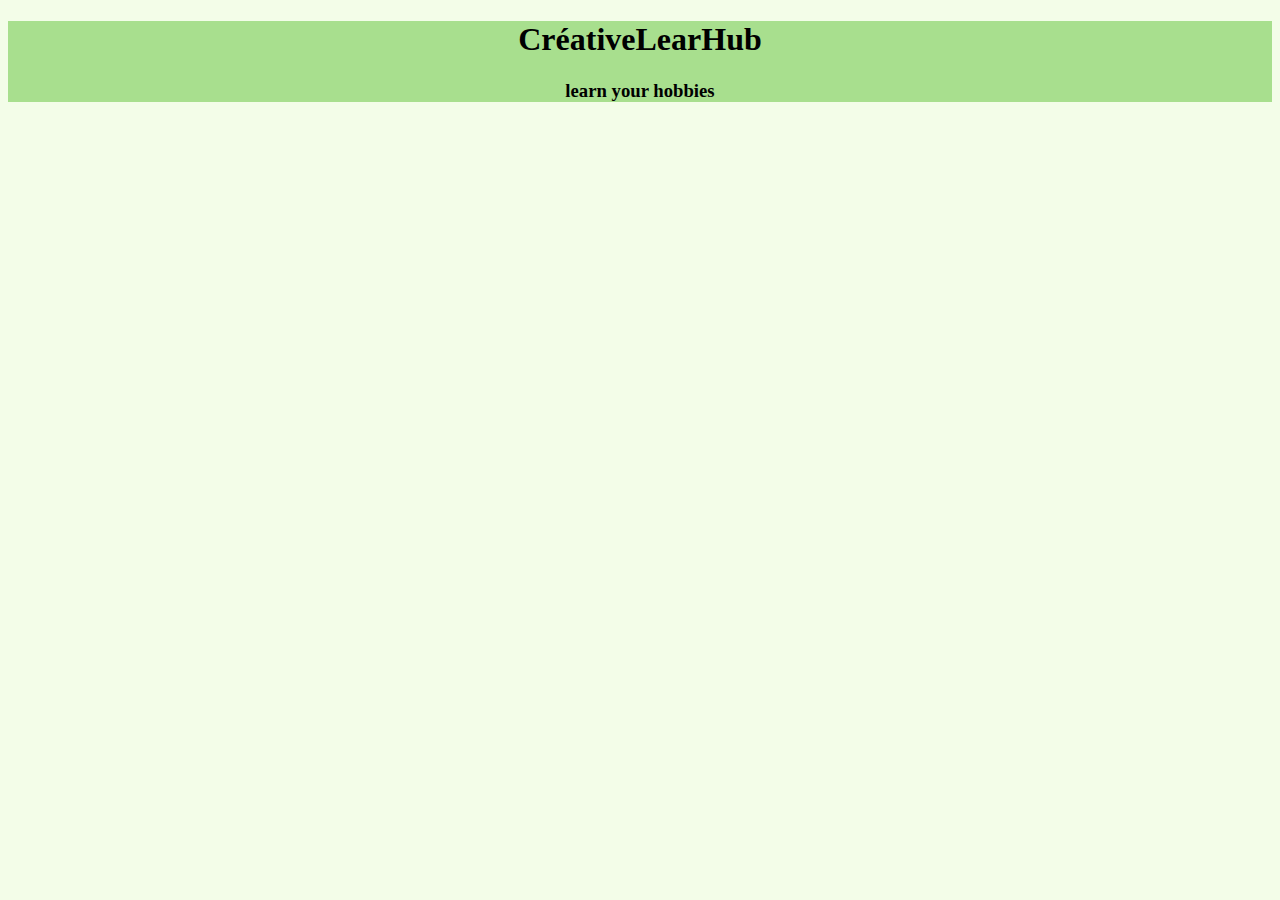
==== index.html @ 2c1c4501 "1er rendu" ====
<!DOCTYPE html>
<html lang="fr">
<head>
    <link rel="stylesheet" type="text/css" href="style.css">
    <title>CréativeLearHub</title>
</head>
<body>
    <div class="top">
        <h1>CréativeLearHub</h1>
        <h3>learn your hobbies</h3>
    </div>
</body>
</html>
---- style.css ----
body {
    background-color: #F3FDE8;
}

.top {
    background-color: #A8DF8E;
    text-align: center;
}
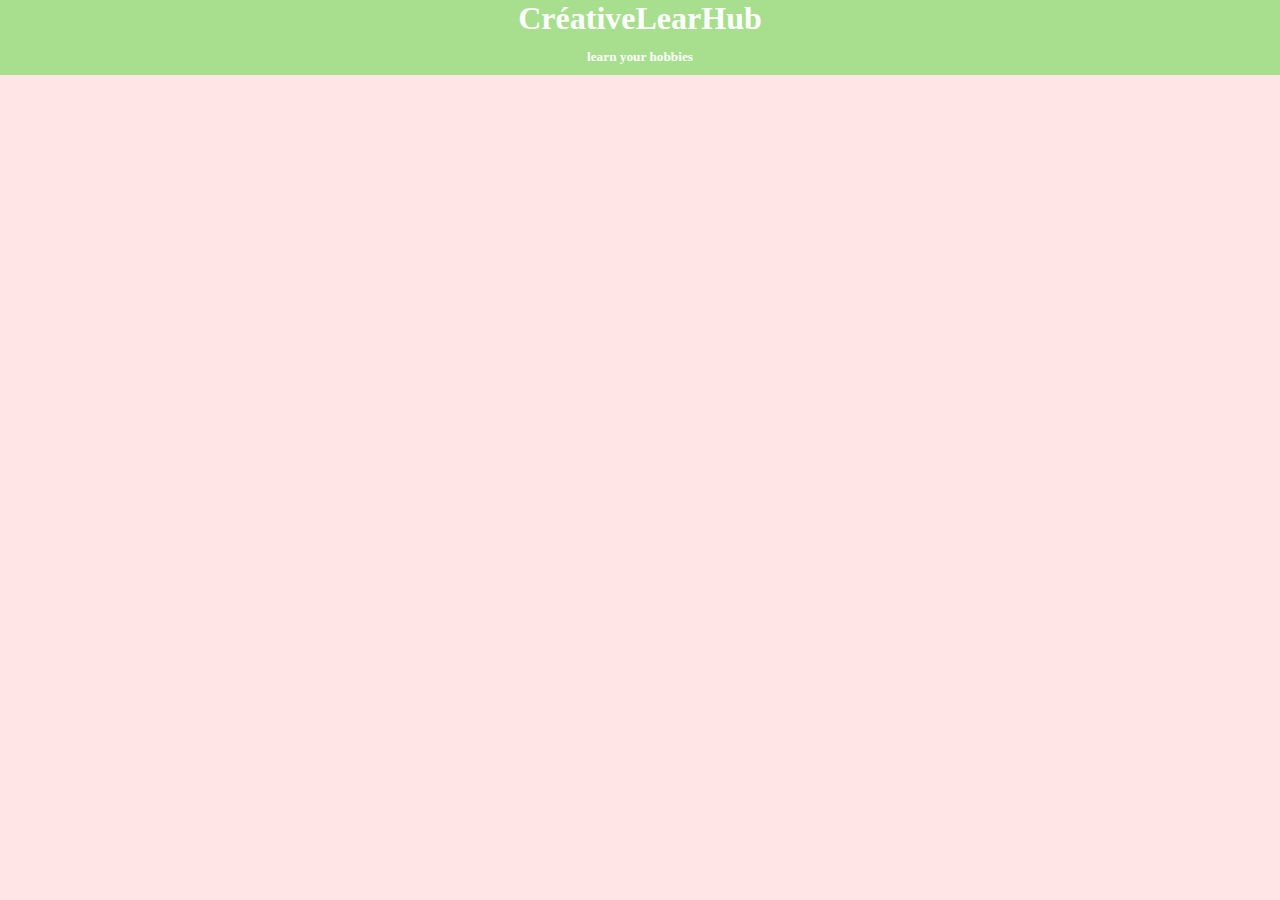
==== commit 291d4892: "changement margin 3" ====
--- a/index.html
+++ b/index.html
@@ -7,7 +7,7 @@
 <body>
     <div class="top">
         <h1>CréativeLearHub</h1>
-        <h3>learn your hobbies</h3>
+        <h5>learn your hobbies</h5>
     </div>
 </body>
 </html>--- a/style.css
+++ b/style.css
@@ -1,8 +1,21 @@
 body {
-    background-color: #F3FDE8;
+    background-color: #FFE5E5;
+    margin: 0;
 }
 
 .top {
     background-color: #A8DF8E;
     text-align: center;
+    color: white;
+}
+
+h1 {
+    margin-top: 0;
+    margin: 0;
+    padding-bottom: 10px;
+}
+
+h5 {
+    margin: 2px 0 0 0;
+    padding-bottom: 10px ;
 }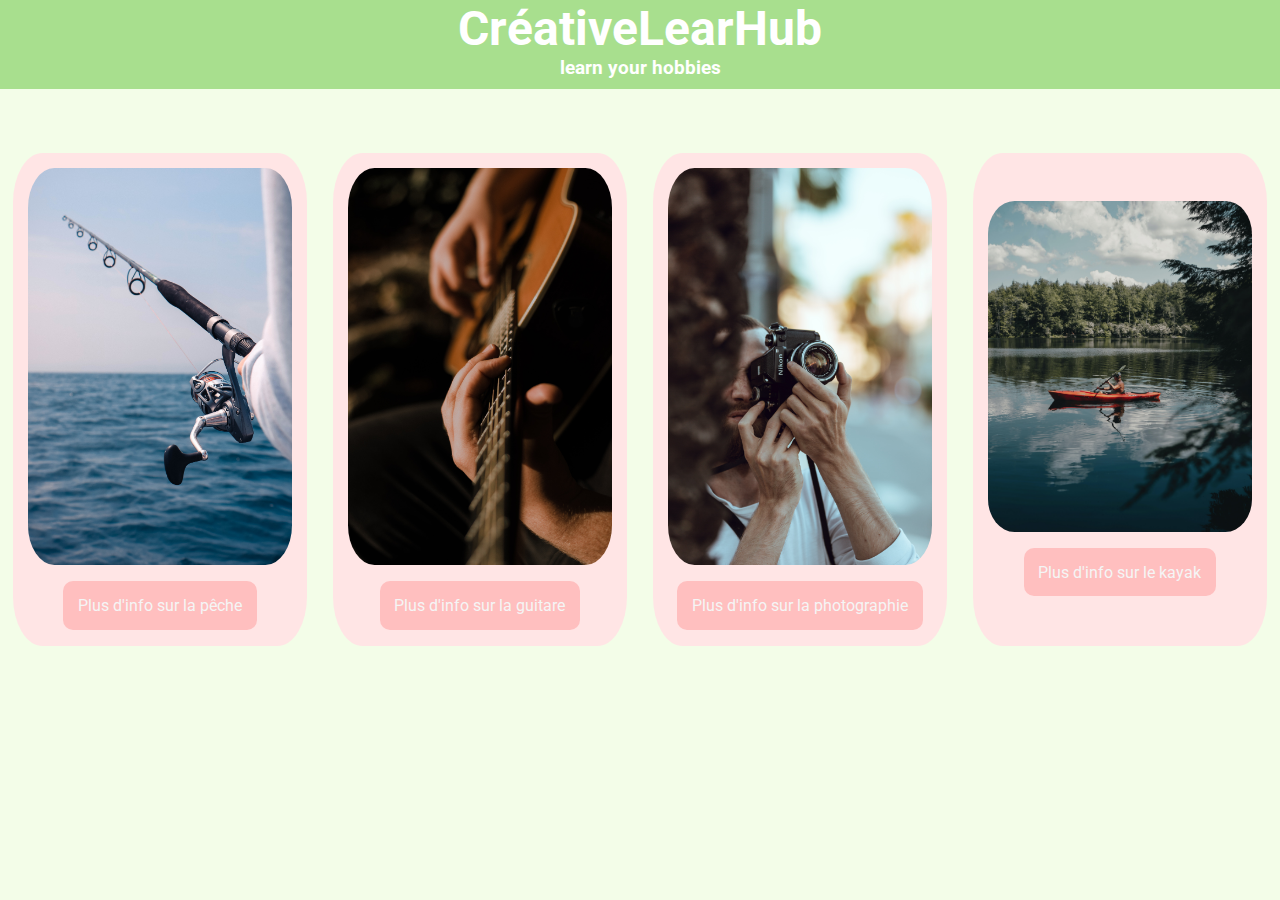
==== commit 5103691a: "test utile" ====
--- a/index.html
+++ b/index.html
@@ -7,7 +7,33 @@
 <body>
     <div class="top">
         <h1>CréativeLearHub</h1>
-        <h5>learn your hobbies</h5>
+        <h3>learn your hobbies</h3>
+    </div>
+    <div class="allHobbies">
+        <div class="hobbies">
+            <a href="lien pêche"  style="text-decoration: none;">
+                <img src="./img/peche.jpg" alt="illustration pêche">
+                <p>Plus d'info sur la pêche</p>
+            </a>
+        </div>
+        <div class="hobbies">
+            <a href="lien guitare"  style="text-decoration: none;">
+                <img src="./img/guitare.jpg" alt="illustration guitare">
+                <p>Plus d'info sur la guitare</p>
+            </a>
+        </div>
+        <div class="hobbies">
+            <a href="lien photo"  style="text-decoration: none;">
+                <img src="./img/photographie.jpg" alt="illustration photographie">
+                <p>Plus d'info sur la photographie</p>
+            </a>
+        </div>
+        <div class="hobbies">
+            <a href="lien photo"  style="text-decoration: none;">
+                <img src="./img/kayak.jpg" alt="illustration kayak">
+                <p>Plus d'info sur le kayak</p>
+            </a>
+        </div>
     </div>
 </body>
 </html>--- a/style.css
+++ b/style.css
@@ -1,21 +1,68 @@
+@import url('https://fonts.googleapis.com/css2?family=Roboto&display=swap');
+
 body {
-    background-color: #FFE5E5;
+    background-color: #F3FDE8;
     margin: 0;
+    display: flex;
+    flex-direction: column;
 }
 
 .top {
+    font-family: 'Roboto', sans-serif;
     background-color: #A8DF8E;
     text-align: center;
     color: white;
+    display: flex;
+    flex-direction: column;
 }
 
 h1 {
-    margin-top: 0;
+    font-family: 'Roboto', sans-serif;
+    font-size: 300%;
     margin: 0;
-    padding-bottom: 10px;
+    padding: 0;
 }
 
-h5 {
-    margin: 2px 0 0 0;
-    padding-bottom: 10px ;
+h3 {
+    margin: 0;
+    padding: 0 0 10px 0 ;
+}
+
+.allHobbies {
+    width: 100%;
+    height: 100%;
+    display: flex;
+    flex-wrap: wrap;
+    justify-content: space-around;
+}
+
+.hobbies{
+    display: flex;
+    justify-content: center;
+    align-items: center;
+    border-radius: 10%;
+    background-color: #FFE5E5;
+    margin: 5% 0;
+    width: 23%;
+}
+
+a {
+    display: flex;
+    flex-direction: column;
+    justify-content: center;
+    align-items: center;
+}
+
+img {
+    margin-top: 5%;
+    border-radius: 10%;
+    width: 90%;
+}
+
+p {
+    font-family: 'Roboto', sans-serif;
+    color: whitesmoke;
+    background-color: #FFBFBF;
+    padding: 5%;
+    border-radius: 10px;
 }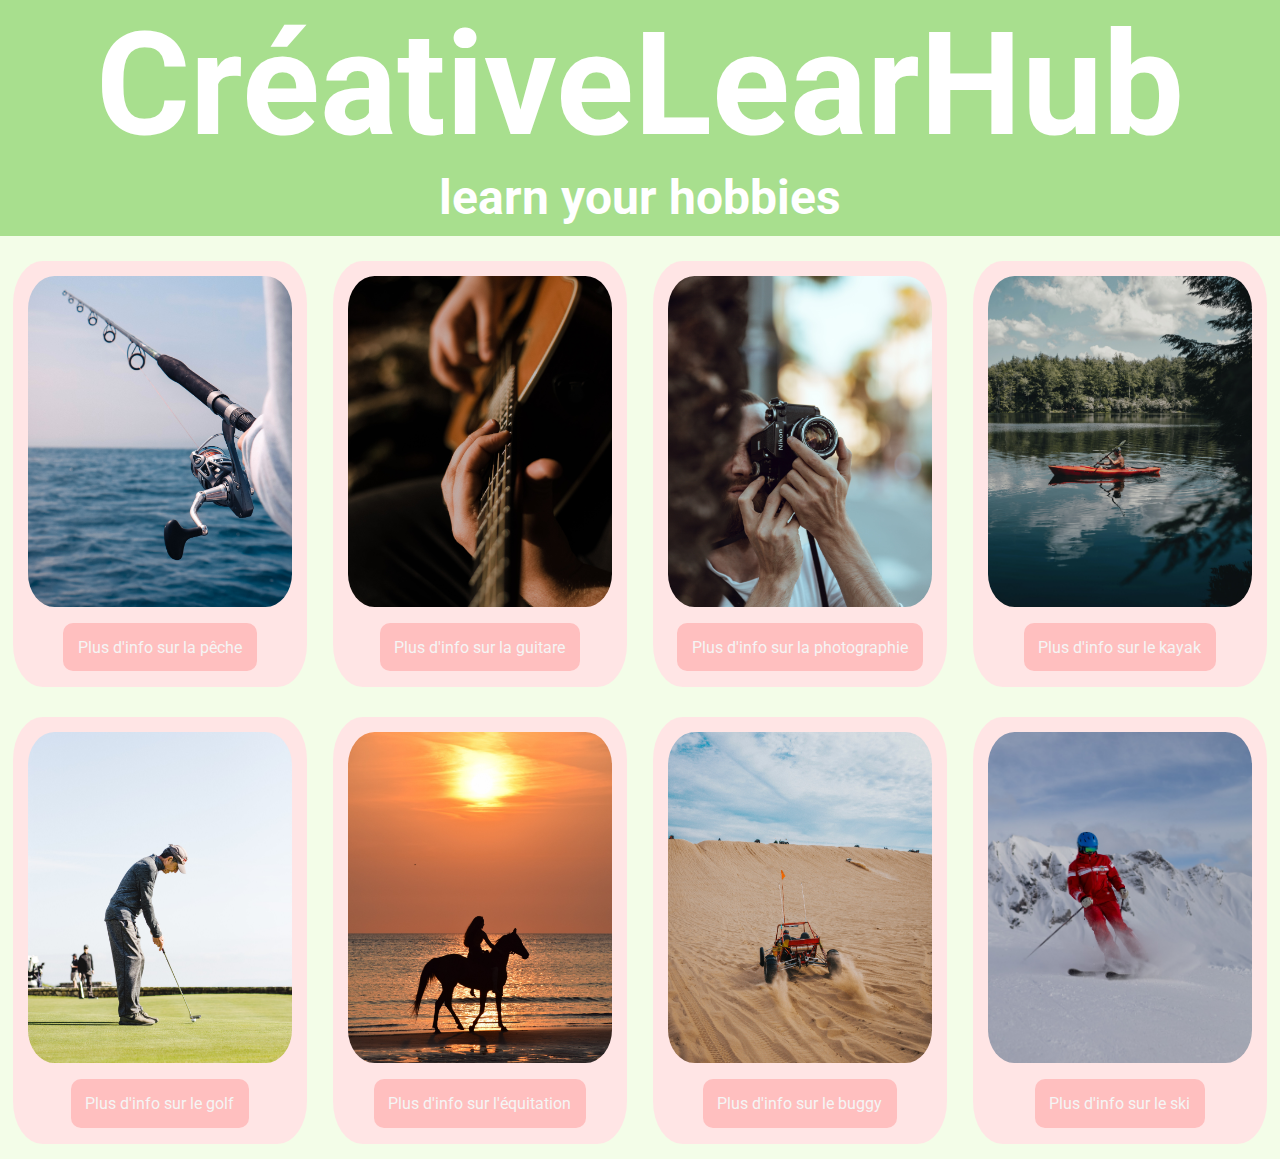
==== commit 6e06de98: "ajout 8 hobbies" ====
--- a/index.html
+++ b/index.html
@@ -34,6 +34,30 @@
                 <p>Plus d'info sur le kayak</p>
             </a>
         </div>
+        <div class="hobbies">
+            <a href="lien pêche"  style="text-decoration: none;">
+                <img src="./img/golf.jpg" alt="illustration golf">
+                <p>Plus d'info sur le golf</p>
+            </a>
+        </div>
+        <div class="hobbies">
+            <a href="lien cheval"  style="text-decoration: none;">
+                <img src="./img/cheval.jpg" alt="illustration équitation">
+                <p>Plus d'info sur l'équitation</p>
+            </a>
+        </div>
+        <div class="hobbies">
+            <a href="lien photo"  style="text-decoration: none;">
+                <img src="./img/buggy.jpg" alt="illustration buggy">
+                <p>Plus d'info sur le buggy</p>
+            </a>
+        </div>
+        <div class="hobbies">
+            <a href="lien photo"  style="text-decoration: none;">
+                <img src="./img/ski.jpg" alt="illustration ski">
+                <p>Plus d'info sur le ski</p>
+            </a>
+        </div>
     </div>
 </body>
 </html>--- a/style.css
+++ b/style.css
@@ -14,16 +14,18 @@
     color: white;
     display: flex;
     flex-direction: column;
+    margin-bottom: 10px;
 }
 
 h1 {
     font-family: 'Roboto', sans-serif;
-    font-size: 300%;
+    font-size: 900%;
     margin: 0;
     padding: 0;
 }
 
 h3 {
+    font-size: 300%;
     margin: 0;
     padding: 0 0 10px 0 ;
 }
@@ -42,7 +44,7 @@
     align-items: center;
     border-radius: 10%;
     background-color: #FFE5E5;
-    margin: 5% 0;
+    margin: 15px 0;
     width: 23%;
 }
 
@@ -54,6 +56,7 @@
 }
 
 img {
+    display: flex;
     margin-top: 5%;
     border-radius: 10%;
     width: 90%;
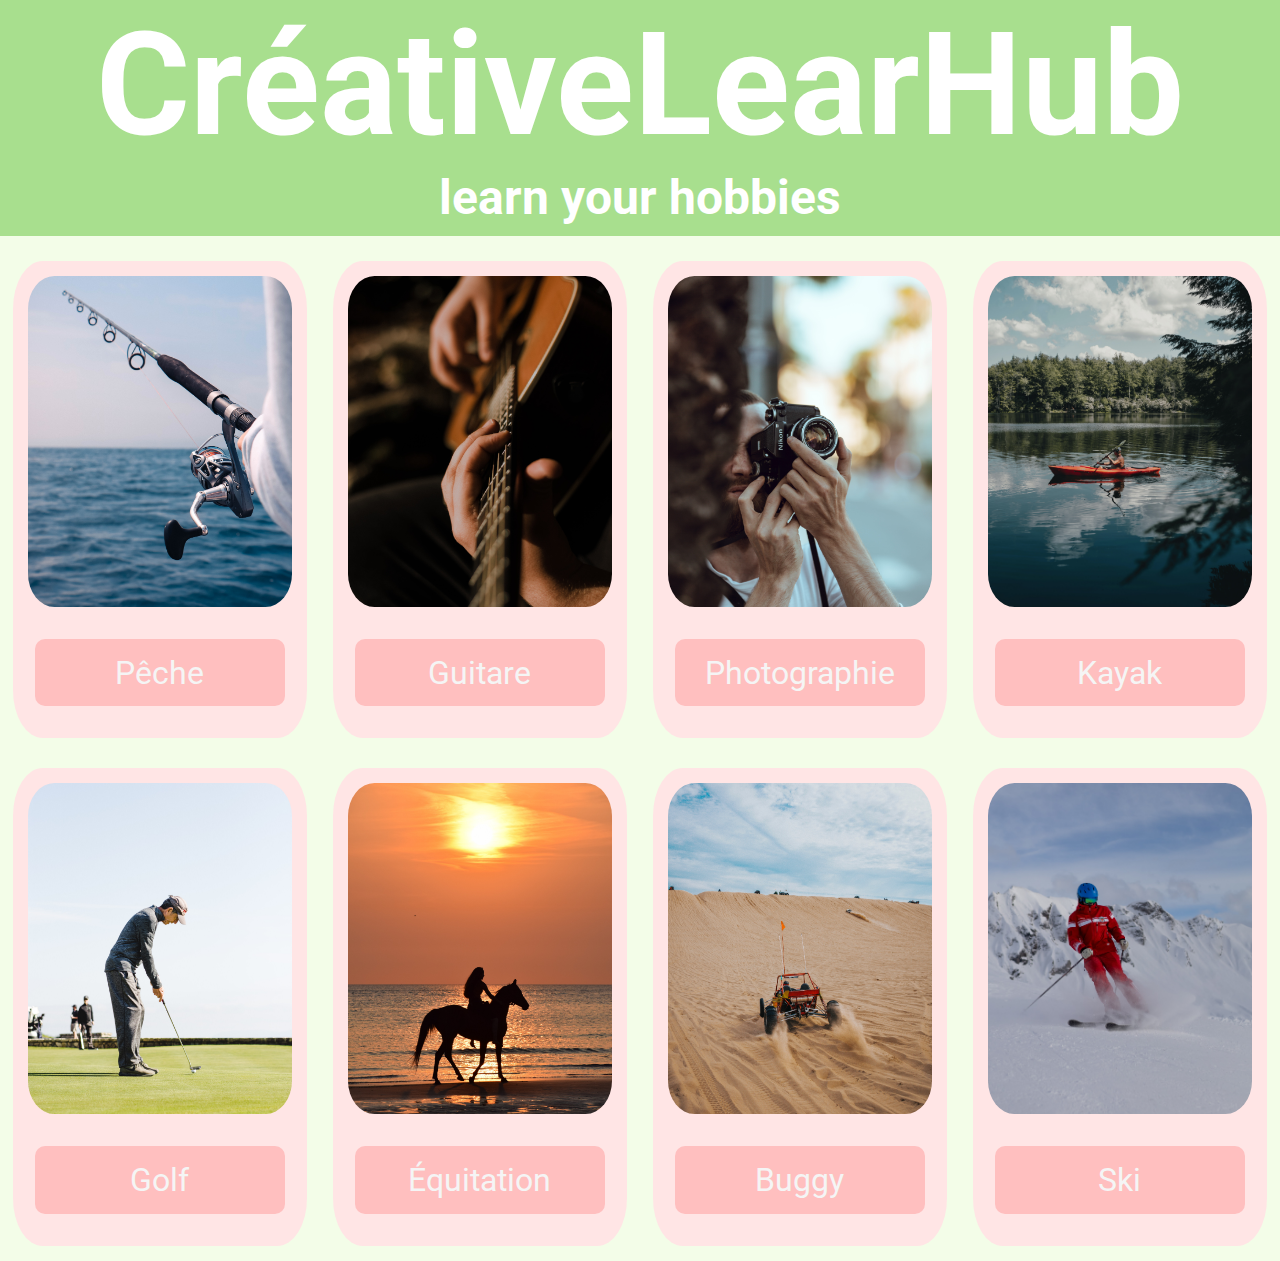
==== commit 86714cc4: "changement texte" ====
--- a/index.html
+++ b/index.html
@@ -13,49 +13,49 @@
         <div class="hobbies">
             <a href="lien pêche"  style="text-decoration: none;">
                 <img src="./img/peche.jpg" alt="illustration pêche">
-                <p>Plus d'info sur la pêche</p>
+                <p>Pêche</p>
             </a>
         </div>
         <div class="hobbies">
             <a href="lien guitare"  style="text-decoration: none;">
                 <img src="./img/guitare.jpg" alt="illustration guitare">
-                <p>Plus d'info sur la guitare</p>
+                <p>Guitare</p>
             </a>
         </div>
         <div class="hobbies">
             <a href="lien photo"  style="text-decoration: none;">
                 <img src="./img/photographie.jpg" alt="illustration photographie">
-                <p>Plus d'info sur la photographie</p>
+                <p>Photographie</p>
             </a>
         </div>
         <div class="hobbies">
             <a href="lien photo"  style="text-decoration: none;">
                 <img src="./img/kayak.jpg" alt="illustration kayak">
-                <p>Plus d'info sur le kayak</p>
+                <p>Kayak</p>
             </a>
         </div>
         <div class="hobbies">
             <a href="lien pêche"  style="text-decoration: none;">
                 <img src="./img/golf.jpg" alt="illustration golf">
-                <p>Plus d'info sur le golf</p>
+                <p>Golf</p>
             </a>
         </div>
         <div class="hobbies">
             <a href="lien cheval"  style="text-decoration: none;">
                 <img src="./img/cheval.jpg" alt="illustration équitation">
-                <p>Plus d'info sur l'équitation</p>
+                <p>Équitation</p>
             </a>
         </div>
         <div class="hobbies">
             <a href="lien photo"  style="text-decoration: none;">
                 <img src="./img/buggy.jpg" alt="illustration buggy">
-                <p>Plus d'info sur le buggy</p>
+                <p>Buggy</p>
             </a>
         </div>
         <div class="hobbies">
             <a href="lien photo"  style="text-decoration: none;">
                 <img src="./img/ski.jpg" alt="illustration ski">
-                <p>Plus d'info sur le ski</p>
+                <p>Ski</p>
             </a>
         </div>
     </div>
--- a/style.css
+++ b/style.css
@@ -62,7 +62,10 @@
     width: 90%;
 }
 
-p {
+.hobbies a p {
+    text-align: center;
+    width: 75%;
+    font-size: 200%;
     font-family: 'Roboto', sans-serif;
     color: whitesmoke;
     background-color: #FFBFBF;
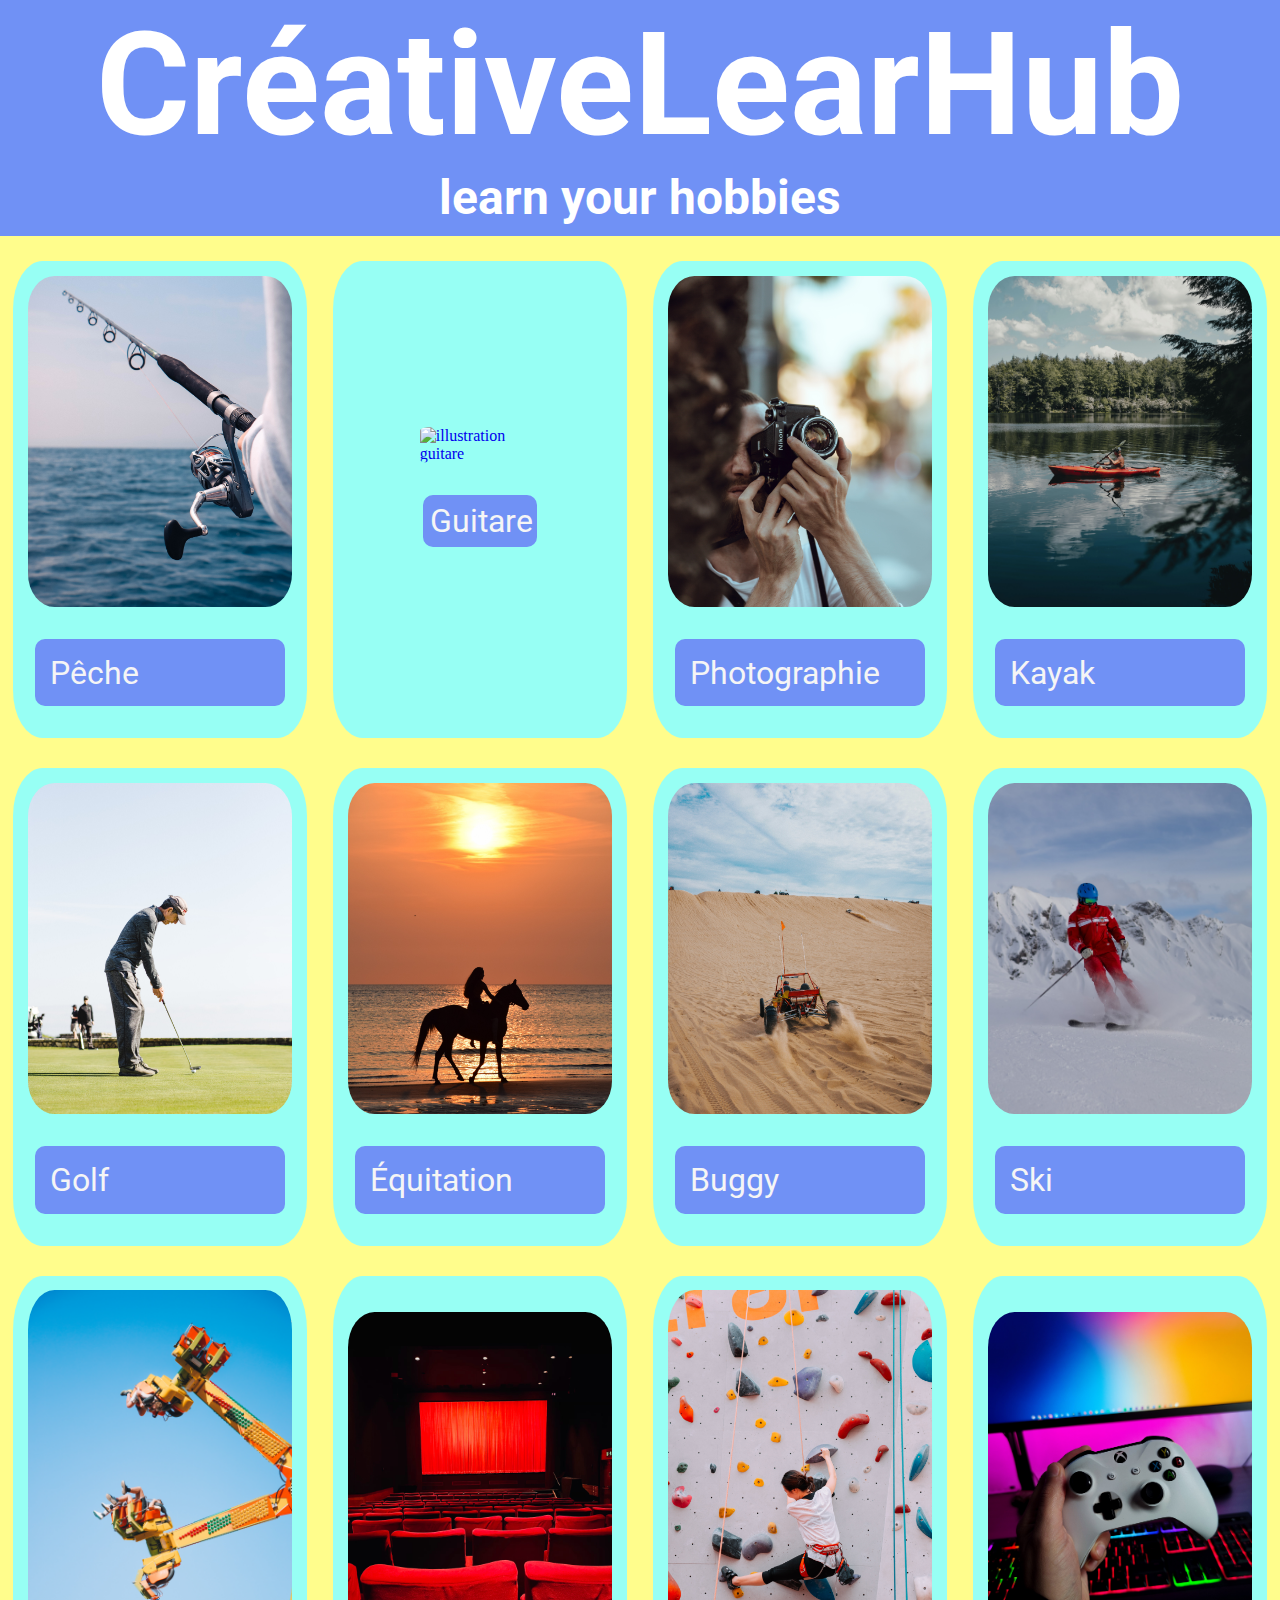
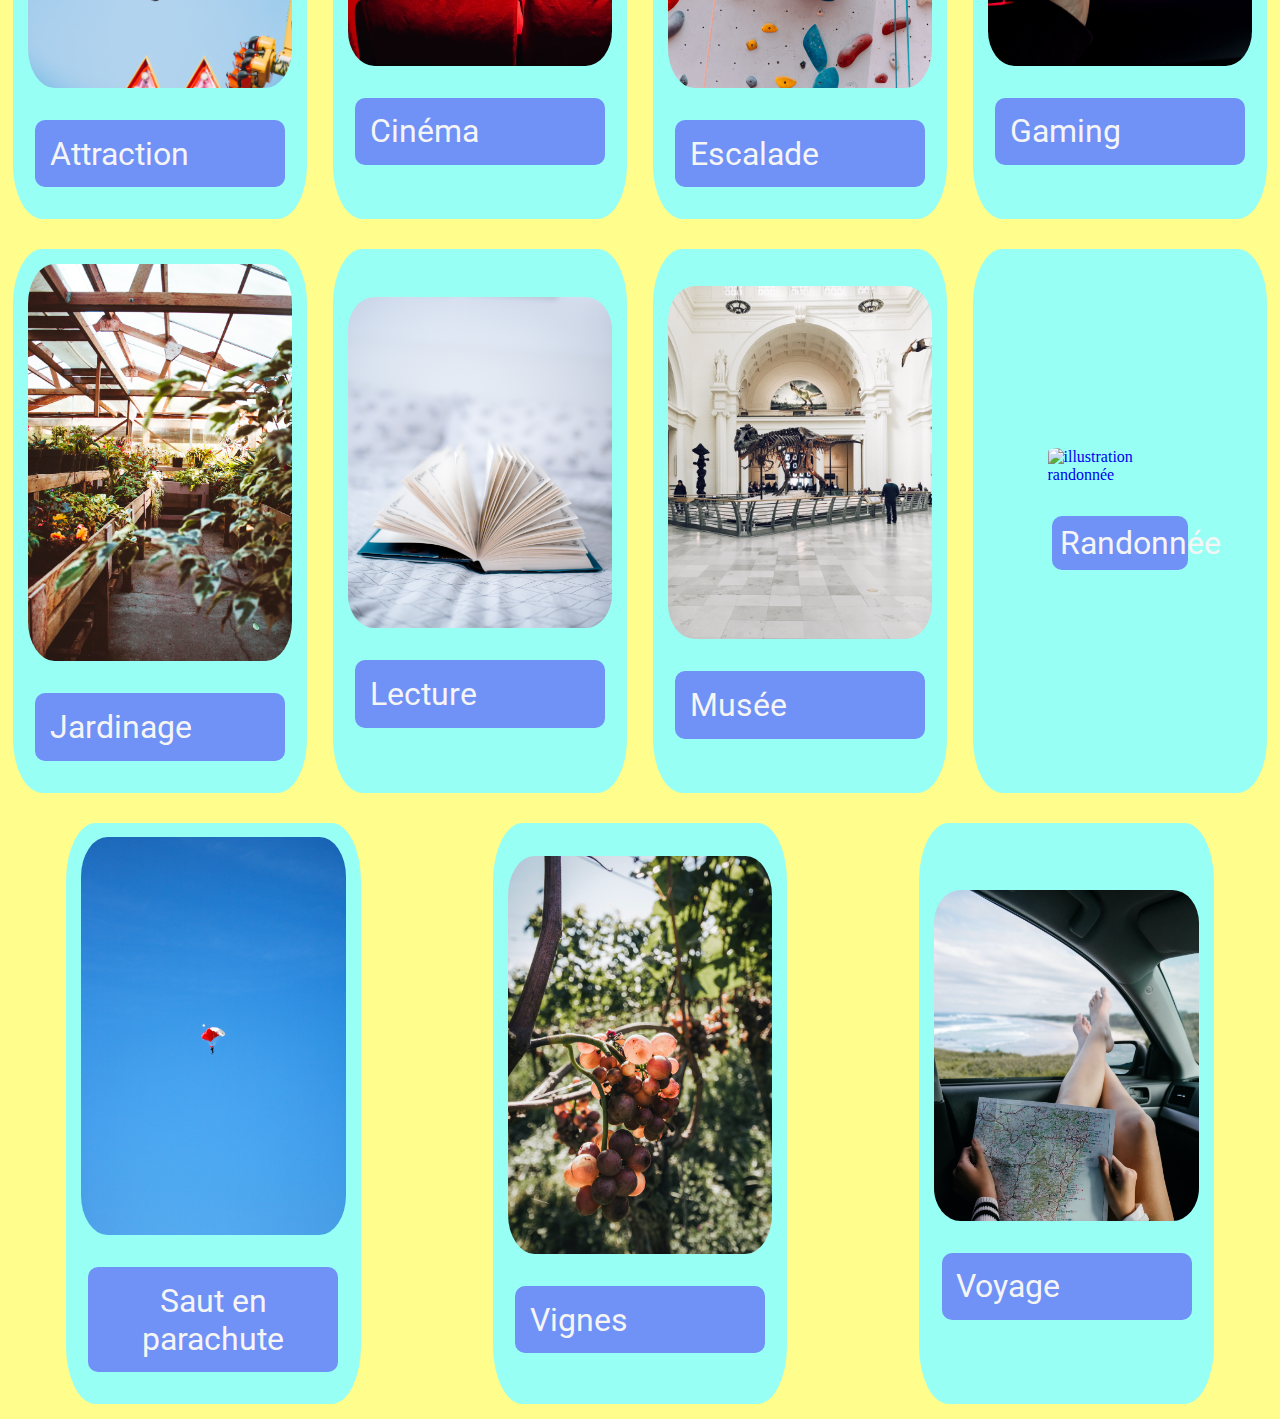
==== commit 1e394003: "ajout plusieurs hobbies" ====
--- a/index.html
+++ b/index.html
@@ -58,6 +58,72 @@
                 <p>Ski</p>
             </a>
         </div>
+        <div class="hobbies">
+            <a href="lien photo"  style="text-decoration: none;">
+                <img src="./img/attraction.jpg" alt="illustration attraction">
+                <p>Attraction</p>
+            </a>
+        </div>
+        <div class="hobbies">
+            <a href="lien photo"  style="text-decoration: none;">
+                <img src="./img/cinéma.jpg" alt="illustration cinéma">
+                <p>Cinéma</p>
+            </a>
+        </div>
+        <div class="hobbies">
+            <a href="lien photo"  style="text-decoration: none;">
+                <img src="./img/escalade.jpg" alt="illustration escalade">
+                <p>Escalade</p>
+            </a>
+        </div>
+        <div class="hobbies">
+            <a href="lien photo"  style="text-decoration: none;">
+                <img src="./img/gaming.jpg" alt="illustration gaming">
+                <p>Gaming</p>
+            </a>
+        </div>
+        <div class="hobbies">
+            <a href="lien photo"  style="text-decoration: none;">
+                <img src="./img/jardinage.jpg" alt="illustration jardinage">
+                <p>Jardinage</p>
+            </a>
+        </div>
+        <div class="hobbies">
+            <a href="lien photo"  style="text-decoration: none;">
+                <img src="./img/lecture.jpg" alt="illustration lecture">
+                <p>Lecture</p>
+            </a>
+        </div>
+        <div class="hobbies">
+            <a href="lien photo"  style="text-decoration: none;">
+                <img src="./img/musée.jpg" alt="illustration musée">
+                <p>Musée</p>
+            </a>
+        </div>
+        <div class="hobbies">
+            <a href="lien photo"  style="text-decoration: none;">
+                <img src="./img/randonnée.jpg" alt="illustration randonnée">
+                <p>Randonnée</p>
+            </a>
+        </div>
+        <div class="hobbies">
+            <a href="lien photo"  style="text-decoration: none;">
+                <img src="./img/saut en parachute.jpg" alt="illustration saut en parachute">
+                <p>Saut en parachute</p>
+            </a>
+        </div>
+        <div class="hobbies">
+            <a href="lien photo"  style="text-decoration: none;">
+                <img src="./img/vignes.jpg" alt="illustration vignes">
+                <p>Vignes</p>
+            </a>
+        </div>
+        <div class="hobbies">
+            <a href="lien photo"  style="text-decoration: none;">
+                <img src="./img/voyage.jpg" alt="illustration voyage">
+                <p>Voyage</p>
+            </a>
+        </div>
     </div>
 </body>
 </html>--- a/style.css
+++ b/style.css
@@ -1,7 +1,7 @@
 @import url('https://fonts.googleapis.com/css2?family=Roboto&display=swap');
 
 body {
-    background-color: #F3FDE8;
+    background-color: #FFFD8C;
     margin: 0;
     display: flex;
     flex-direction: column;
@@ -9,7 +9,7 @@
 
 .top {
     font-family: 'Roboto', sans-serif;
-    background-color: #A8DF8E;
+    background-color: #7091F5;
     text-align: center;
     color: white;
     display: flex;
@@ -43,7 +43,7 @@
     justify-content: center;
     align-items: center;
     border-radius: 10%;
-    background-color: #FFE5E5;
+    background-color: #97FFF4;
     margin: 15px 0;
     width: 23%;
 }
@@ -63,12 +63,13 @@
 }
 
 .hobbies a p {
+    display: flex;
     text-align: center;
     width: 75%;
     font-size: 200%;
     font-family: 'Roboto', sans-serif;
     color: whitesmoke;
-    background-color: #FFBFBF;
+    background-color: #7091F5;
     padding: 5%;
     border-radius: 10px;
 }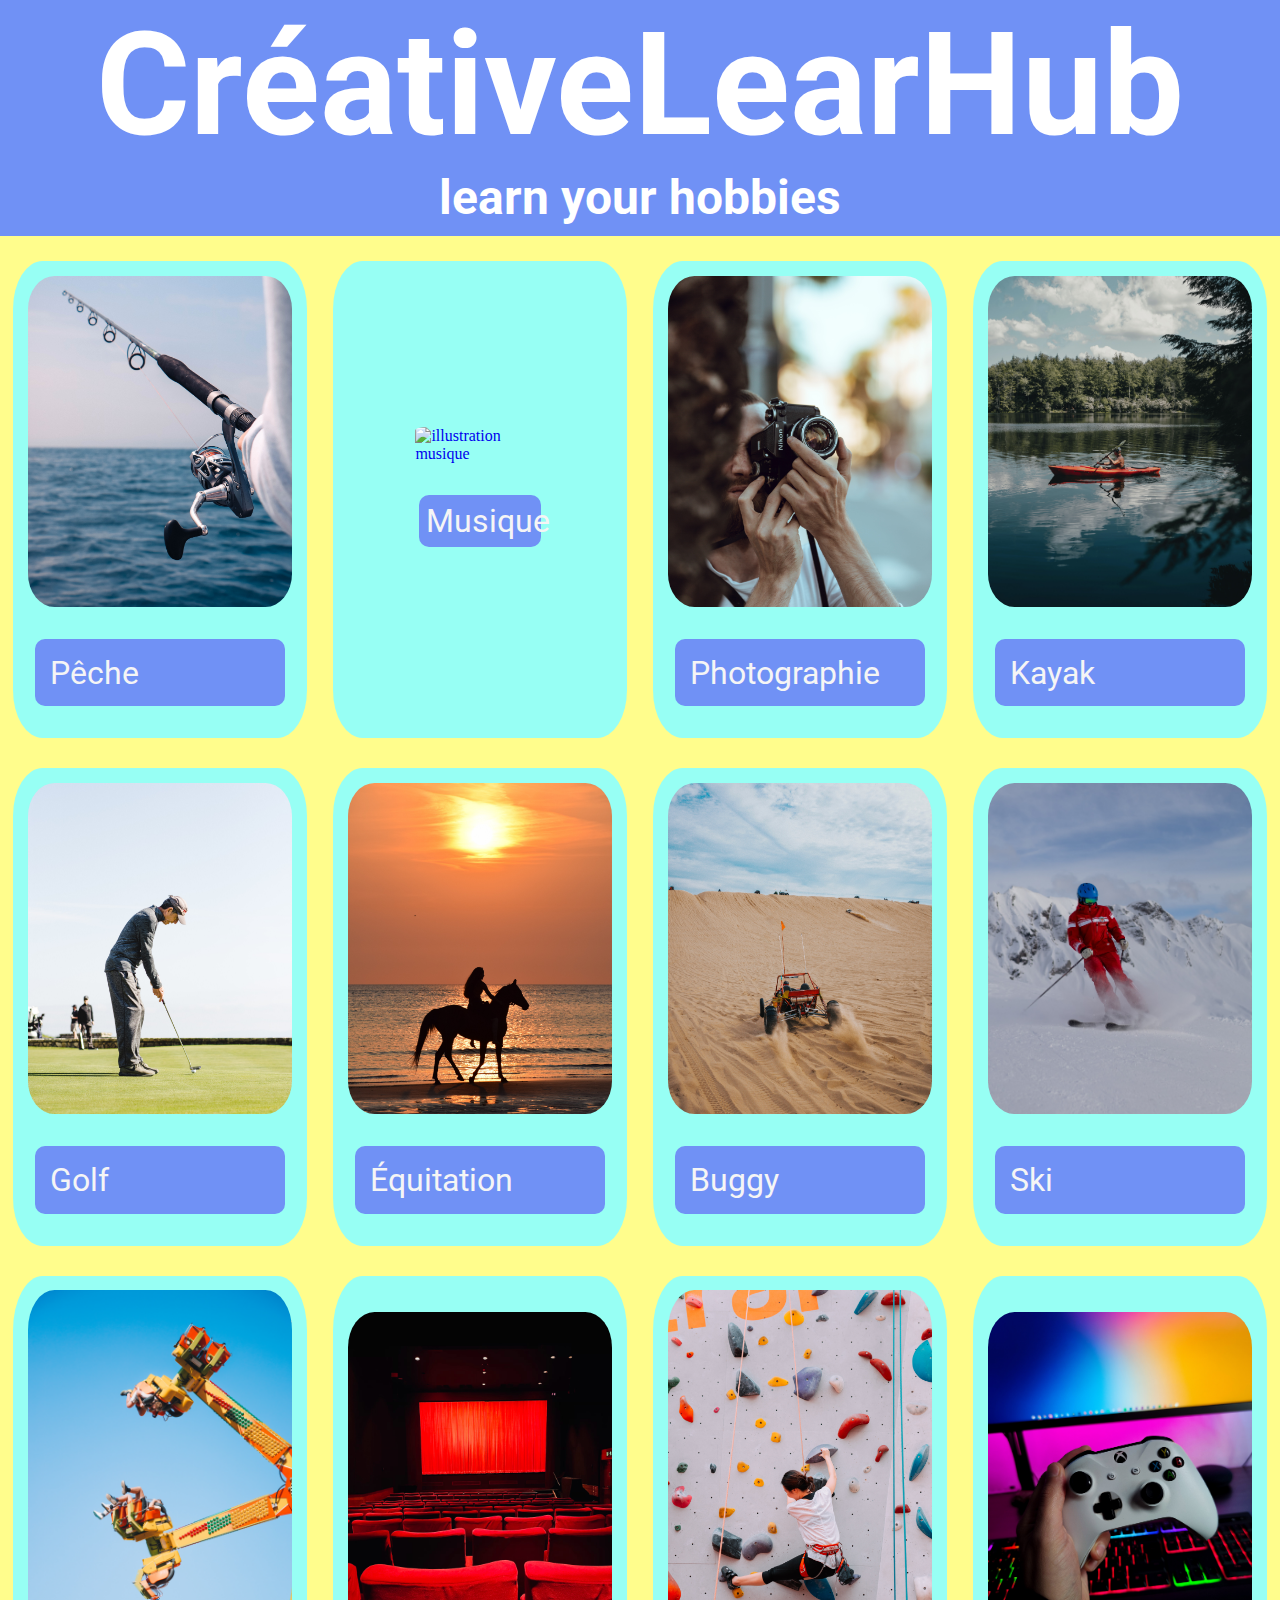
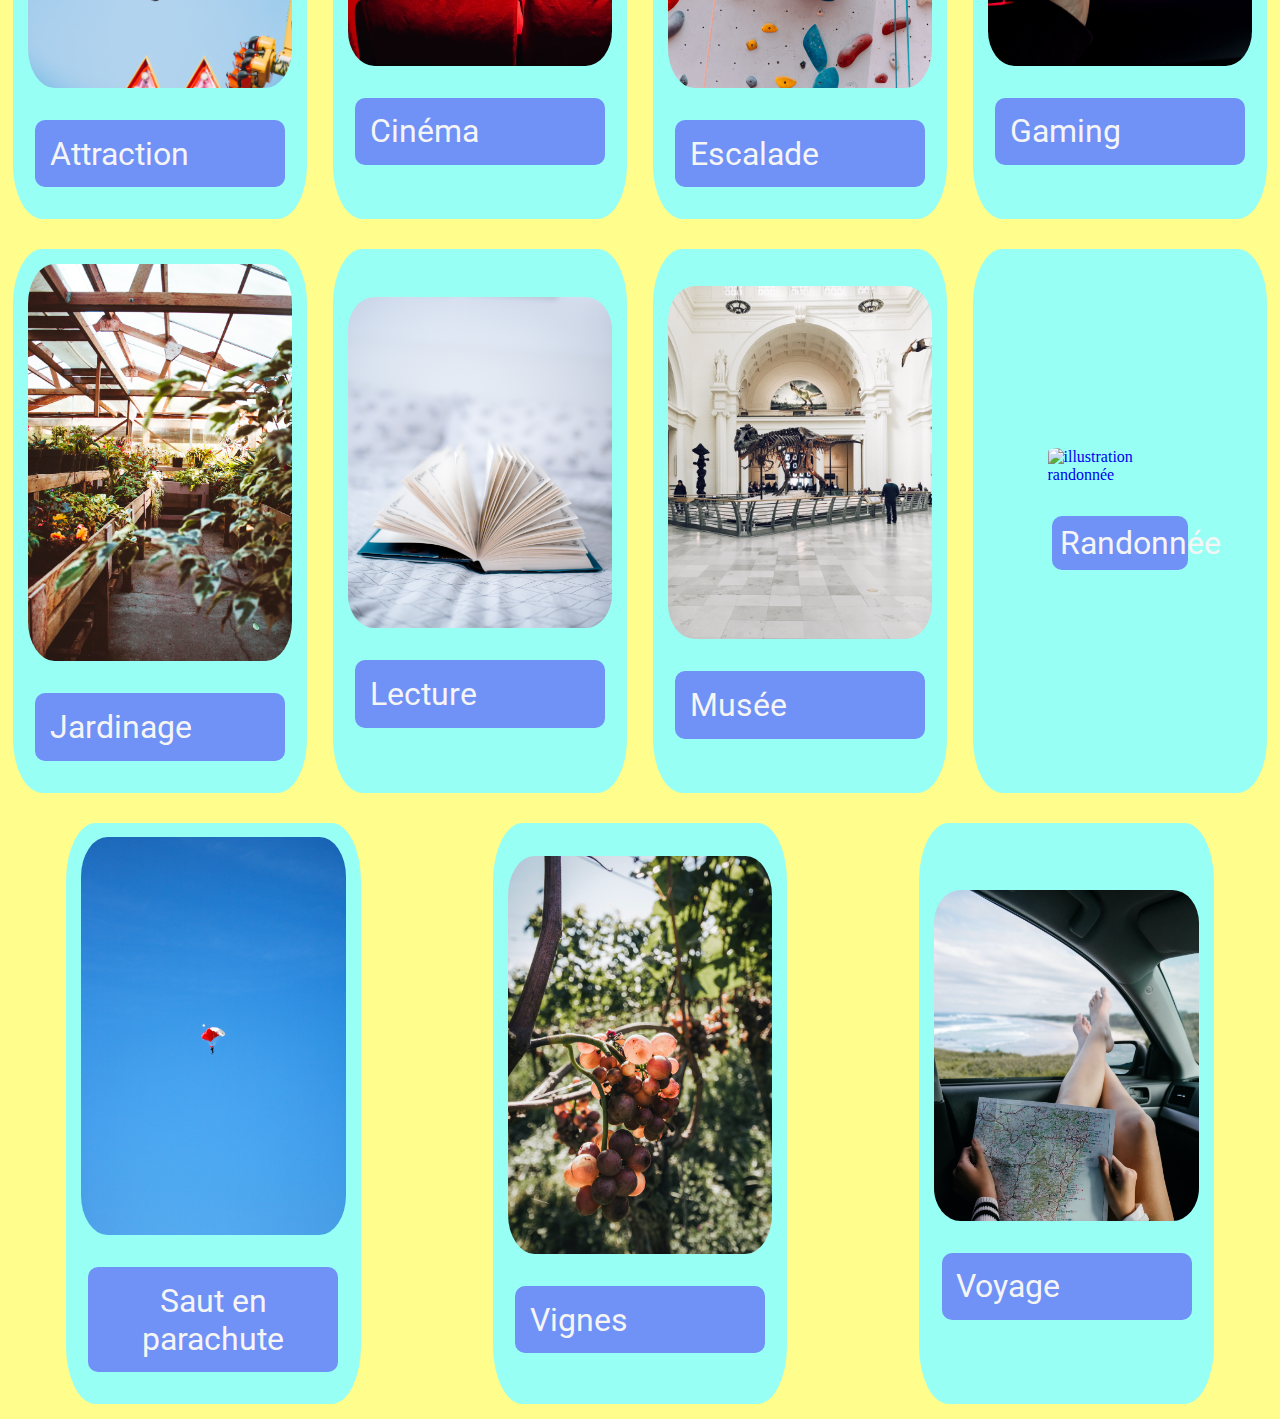
==== commit 5b3a7f91: "ajout plusieurs hobbies 2" ====
--- a/index.html
+++ b/index.html
@@ -18,8 +18,8 @@
         </div>
         <div class="hobbies">
             <a href="lien guitare"  style="text-decoration: none;">
-                <img src="./img/guitare.jpg" alt="illustration guitare">
-                <p>Guitare</p>
+                <img src="./img/musique.jpg" alt="illustration musique">
+                <p>Musique</p>
             </a>
         </div>
         <div class="hobbies">
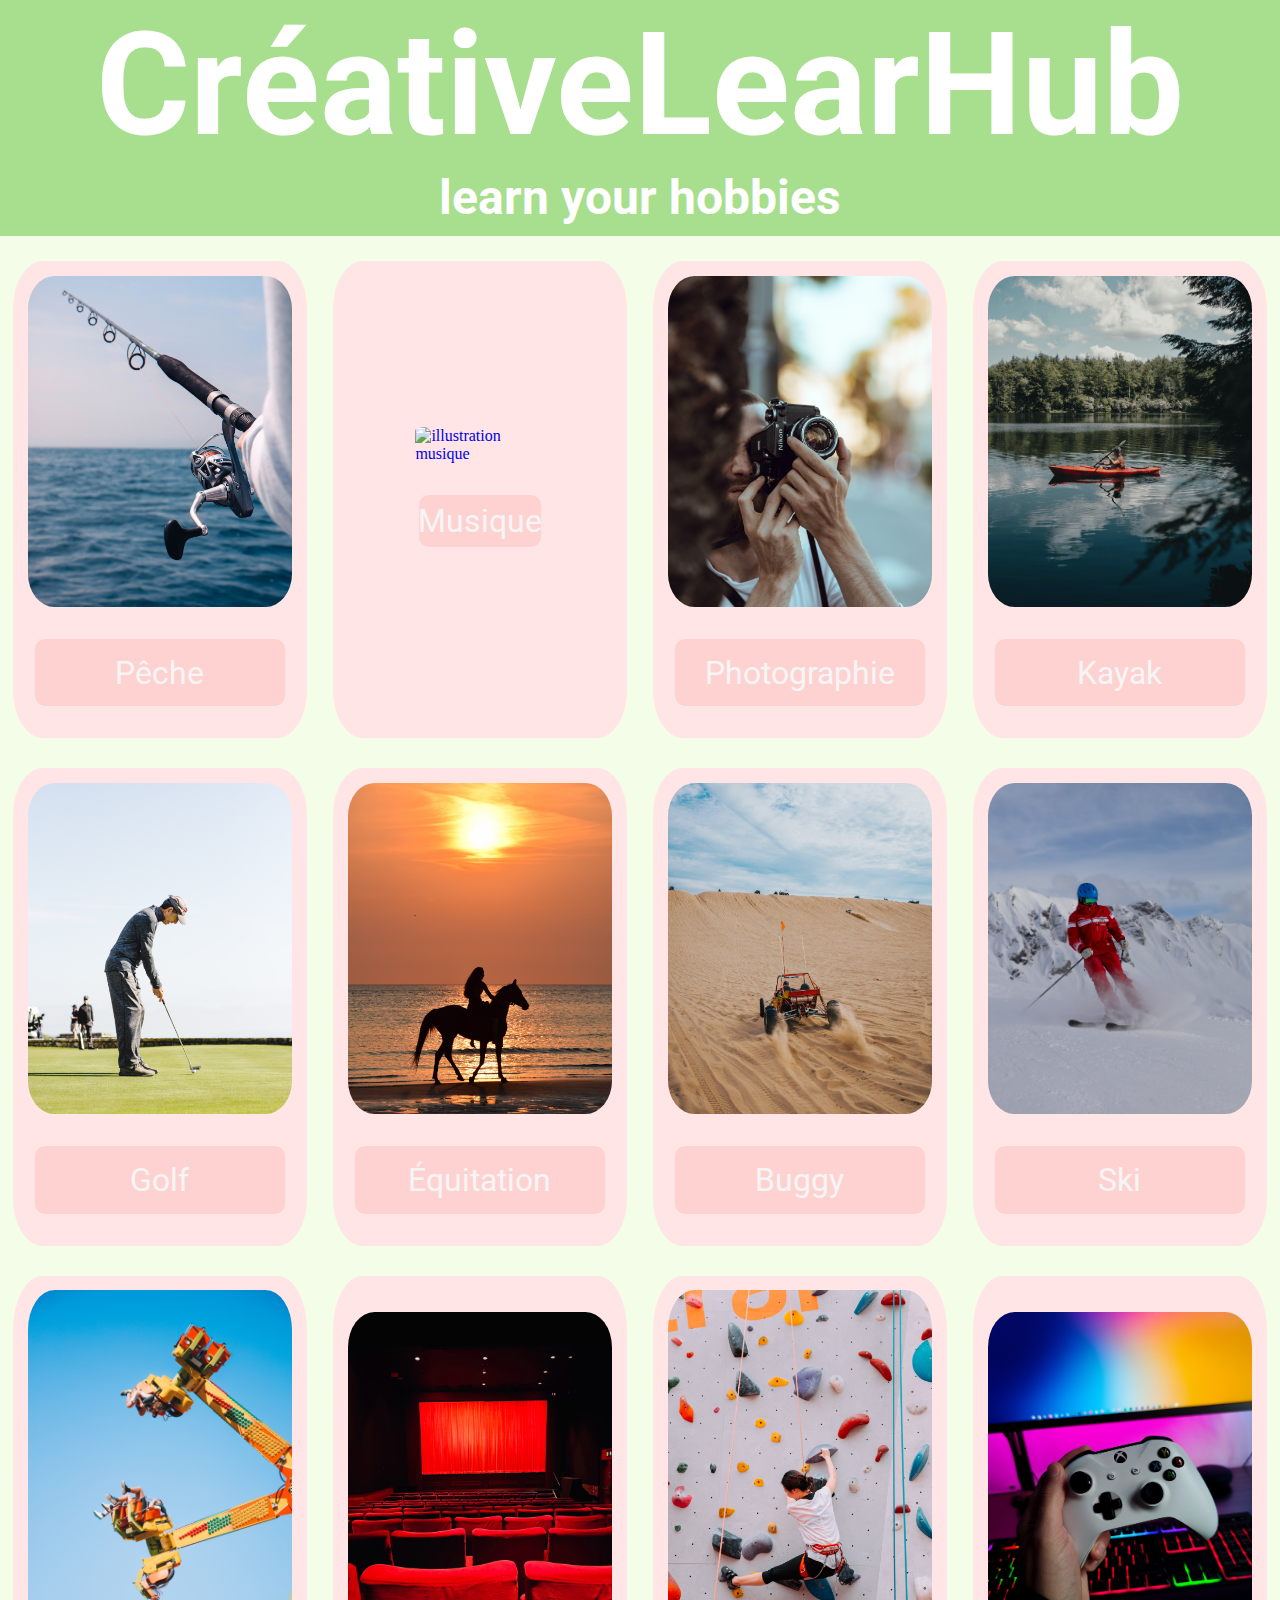
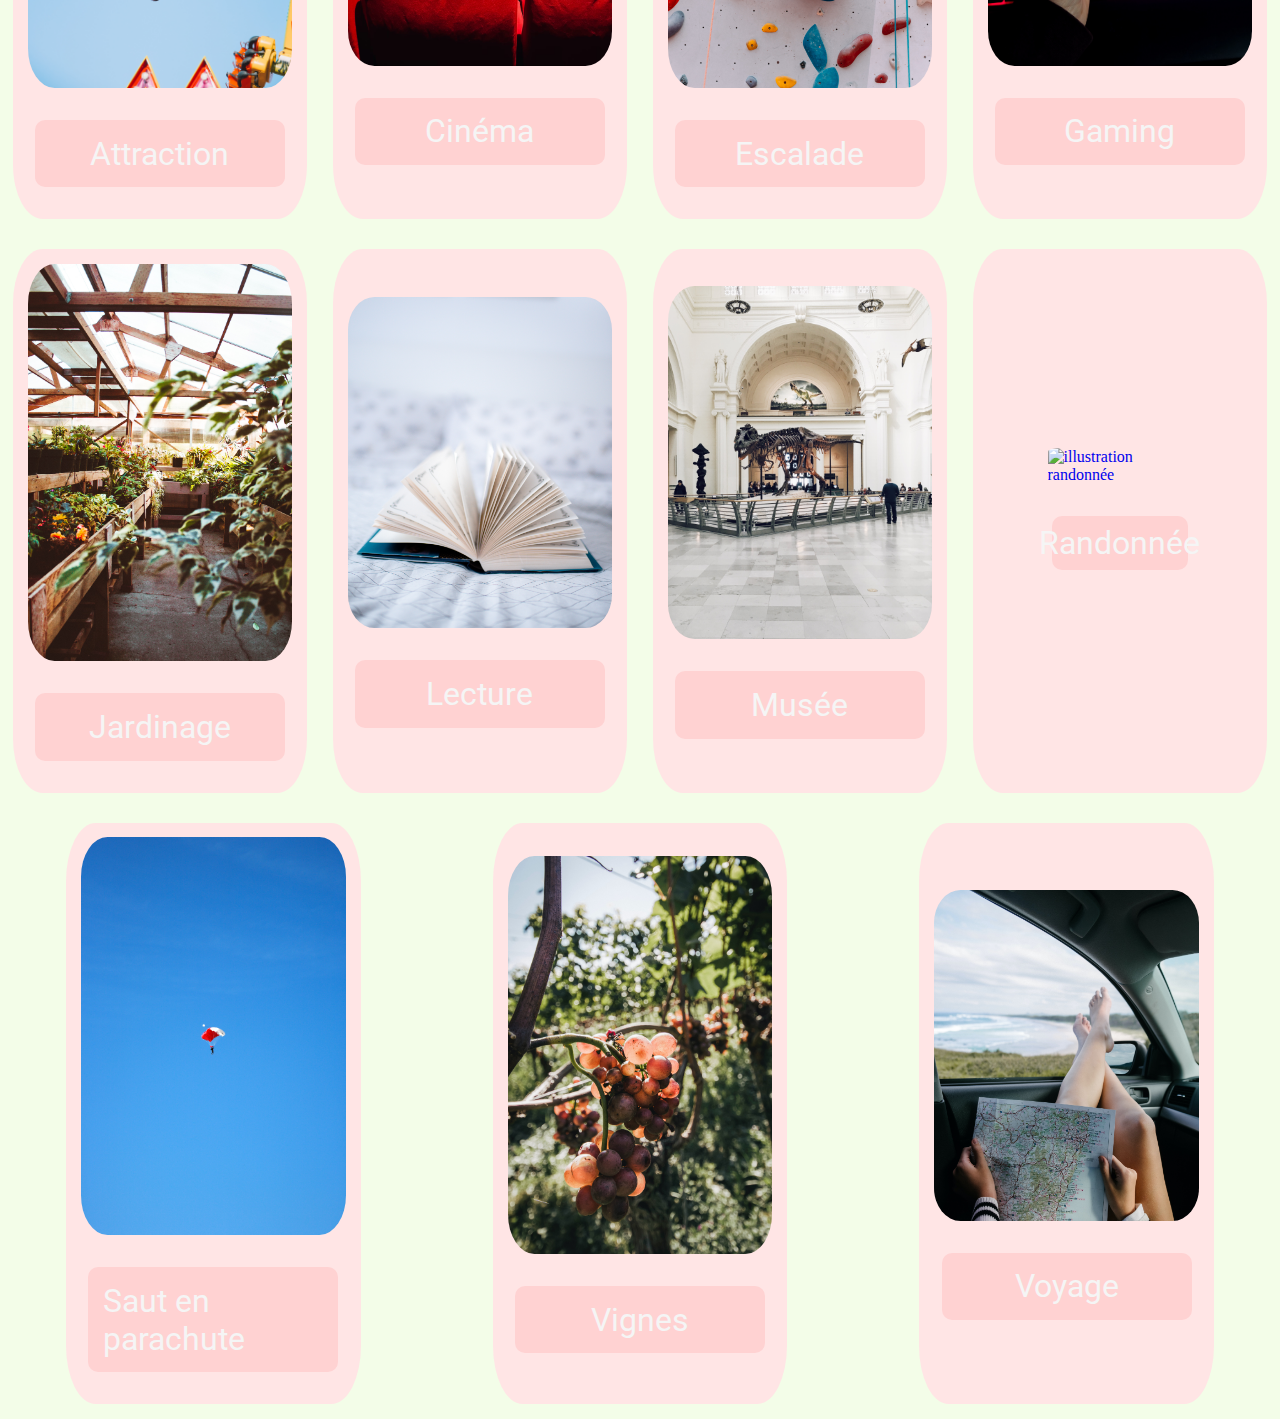
==== commit f7923fdc: "peche fini" ====
--- a/index.html
+++ b/index.html
@@ -11,7 +11,7 @@
     </div>
     <div class="allHobbies">
         <div class="hobbies">
-            <a href="lien pêche"  style="text-decoration: none;">
+            <a href="./hobbies/peche.html"  style="text-decoration: none;">
                 <img src="./img/peche.jpg" alt="illustration pêche">
                 <p>Pêche</p>
             </a>
--- a/style.css
+++ b/style.css
@@ -1,7 +1,7 @@
 @import url('https://fonts.googleapis.com/css2?family=Roboto&display=swap');
 
 body {
-    background-color: #FFFD8C;
+    background-color: #F3FDE8;
     margin: 0;
     display: flex;
     flex-direction: column;
@@ -9,7 +9,7 @@
 
 .top {
     font-family: 'Roboto', sans-serif;
-    background-color: #7091F5;
+    background-color: #A8DF8E;
     text-align: center;
     color: white;
     display: flex;
@@ -43,7 +43,7 @@
     justify-content: center;
     align-items: center;
     border-radius: 10%;
-    background-color: #97FFF4;
+    background-color: #FFE5E5;
     margin: 15px 0;
     width: 23%;
 }
@@ -64,12 +64,12 @@
 
 .hobbies a p {
     display: flex;
-    text-align: center;
+    justify-content: center;
     width: 75%;
     font-size: 200%;
     font-family: 'Roboto', sans-serif;
     color: whitesmoke;
-    background-color: #7091F5;
+    background-color: #FFD2D2;
     padding: 5%;
     border-radius: 10px;
 }